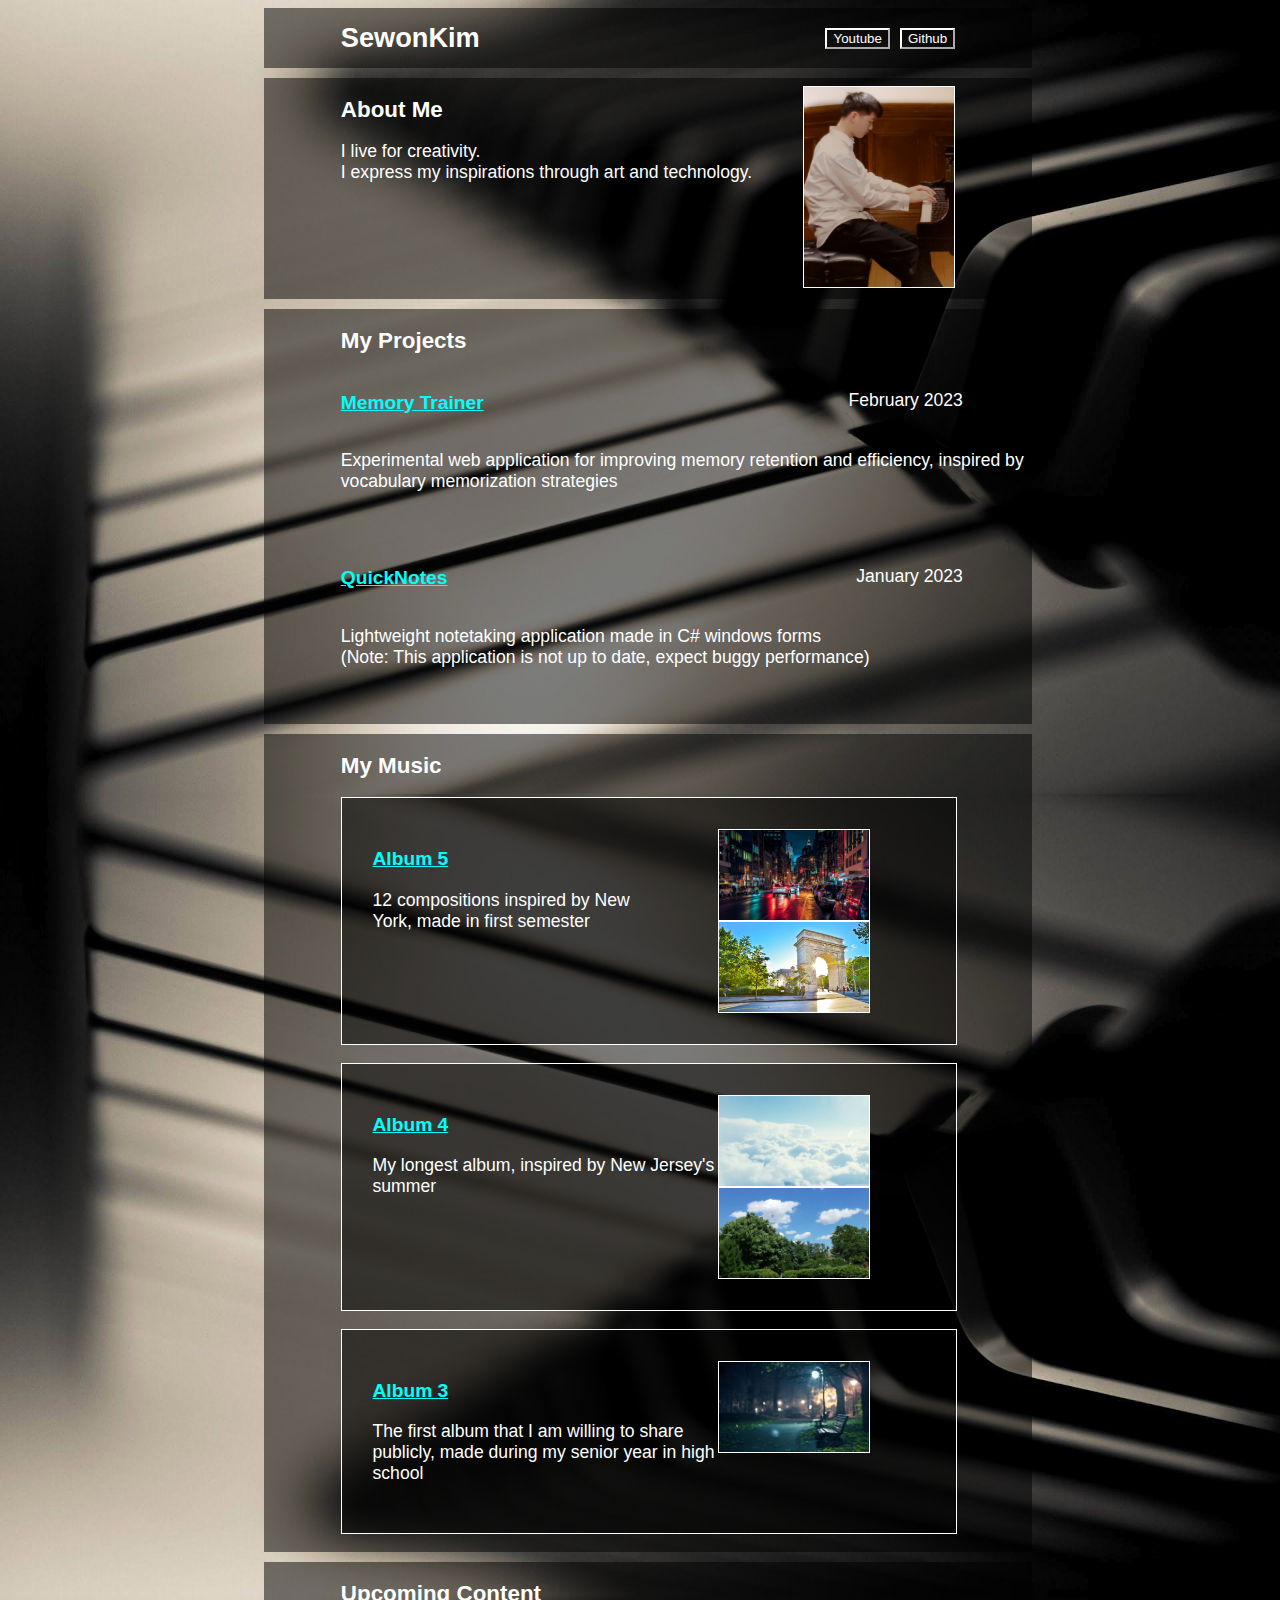
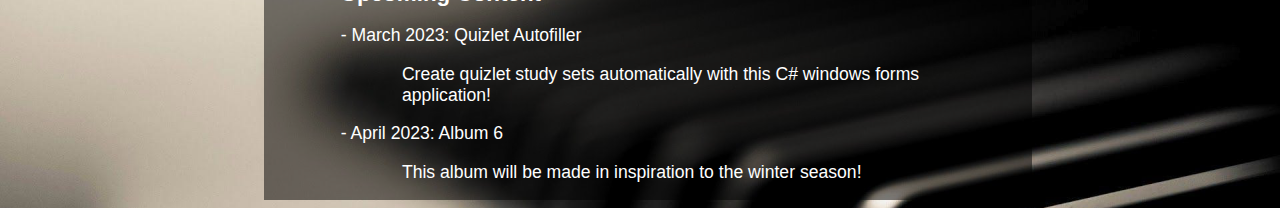
==== index.html @ ac1379a8 "first commit" ====
<!DOCTYPE html>

<html>
    <head>
        <title> SewonKim's Website </title>
        <meta charset="utf-8">

        <link rel="stylesheet" href="styles/main.css">
        <link rel="stylesheet" href="styles/specific.css">
    </head>

    <body>
        <div id="top" class="floating">
            <h1 style="margin-left:10%;"> SewonKim </h1>

            <div id="top-buttons">
                <a style="margin-right:10px;" href="https://www.youtube.com/channel/UCOkuvvVxC3kBF26IcPeJk9g"> <button>Youtube</button> </a>

                <a href="https://github.com/SewonKim0"> <button>Github</button> </a>
            </div>
        </div>

        <div id="about-me" class="floating">
            <div style="margin-left:10%">
                <h2> About Me </h2>
            
                <p>
                    I live for creativity. <br>
                    I express my inspirations through art and technology. <br>
                </p>
            </div>

            <div style="margin-right:10%">
                <img src="images/me.jpg" width="150" height="200" alt="Picture of me playing piano" style="margin-top:5%; margin-bottom:5%;">
            </div>
        </div>

        <div id="projects" class="floating">
            <h2 style="margin-left:10%"> My Projects </h2>

            <div style="margin-left:10%; margin-bottom:5%;">
                <div style="display:flex; justify-content:space-between;">
                    <a href="https://sewonkim0.github.io/MemoryTrainer/"> <h3>Memory Trainer</h3> </a>

                    <p style="margin-right:10%;"> February 2023 </p>
                </div>

                <p> Experimental web application for improving memory retention and efficiency, inspired by vocabulary memorization strategies </p>
            </div>

            <div style="margin-left:10%; margin-bottom:5%;">
                <div style="display:flex; justify-content:space-between;">
                    <a href="https://github.com/SewonKim0/QuickNotes"> <h3>QuickNotes</h3> </a>

                    <p style="margin-right:10%;"> January 2023 </p>
                </div>

                <p> Lightweight notetaking application made in C# windows forms <br>
                    (Note: This application is not up to date, expect buggy performance) </p>
            </div>
        </div>

        <div id="music" class="floating">
            <div id="music-list" style="margin-left:10%">
                <h2> My Music </h2>

                <div class="music-entry">
                    <div style="width:50%">
                        <a href="https://www.youtube.com/watch?v=j29N75wq6hM&list=PLK8AjScya4-uJSXUlQTUrLZeGUgXQM4SD"> <h3> Album 5 </h3> </a>

                        <p> 12 compositions inspired by New York, made in first semester </p>
                    </div>

                    <div class="album-images" direction="margin-right">
                        <img src="images/icons/album5-1.jpg" width="150px" height="90px" alt="Cover for album 5-1">
                        <img src="images/icons/album5-2.jpg" width="150px" height="90px" alt="Cover for album 5-2">
                    </div>
                </div>

                <div class="music-entry">
                    <div>
                        <a href="https://www.youtube.com/watch?v=LtnMJPLGSS0&list=PLK8AjScya4-v90D2kJvJrOKSnn28sQi5v"> <h3> Album 4 </h3> </a>

                        <p> My longest album, inspired by New Jersey's summer </p>
                    </div>

                    <div class="album-images" direction="margin-right">
                        <img src="images/icons/album4-1.jpg" width="150px" height="90px" alt="Cover for album 4-1">
                        <img src="images/icons/album4-2.jpg" width="150px" height="90px" alt="Cover for album 4-2">
                    </div>
                </div>

                <div class="music-entry">
                    <div>
                        <a href="https://www.youtube.com/watch?v=K9tgXfkRb_Y&list=PLK8AjScya4-sfvhO4_feOI2DEynbh5Vvc"> <h3> Album 3 </h3> </a>

                        <p> The first album that I am willing to share publicly, made during my senior year in high school </p>
                    </div>

                    <div class="album-images" direction="margin-right">
                        <img src="images/icons/album3-1.jpg" width="150px" height="90px" alt="Cover for album 3-1">
                    </div>
                </div>
            </div>
        </div>

        <div id="upcoming" class="floating">
            <div style="margin-left:10%">
                <h2> Upcoming Content </h2>

                <p> - March 2023: Quizlet Autofiller </p>
                <p style="margin-left:10%"> Create quizlet study sets automatically with this C# windows forms application! </p>

                <p> - April 2023: Album 6 </p>
                <p style="margin-left:10%"> This album will be made in inspiration to the winter season! </p>
            </div>
        </div>

        <script src="main.js"></script>
    </body>
</html>
---- styles/main.css ----
body {
    background-color:black;
    background-image:url("../images/piano1double.jpg");
    background-size:100%;

    color:white;
    font-family:sans-serif;

    width:100%;
    height:100%;

    display:flex;
    flex-direction:column;
    align-items:center;
}

h1 {
    color:white;
    font-family:sans-serif;
    font-size:1.7em;
}

h2 {
    color:white;
    font-family:sans-serif;
    font-size:1.4em;
}

h3 {
    font-family:sans-serif;
    font-size:1.2em;
}

p {
    color:white;
    font-family:sans-serif;
    font-size:1.1em;
}

button {
    background-color:rgba(0, 0, 0, 0);
    border-color:white;
    color:white;
}

button:hover {
    border-color:gray;
}

img {
    border: 1px solid white;
}

a {
    color:aqua;
}

a:hover {
    color:aquamarine;
}

a:active {
    color:white;
}
---- styles/specific.css ----
.floating {
    background-color:rgba(0, 0, 0, 0.5);
}

#top {
    display:flex;
    justify-content:space-between;
    align-items:center;

    height:60px;
    width:60%;
}

#top-buttons {
    display:flex;

    margin-right:10%;
}

#about-me {
    display:flex;
    justify-content:space-between;

    margin-top:10px;

    width:60%;
}

#music {
    display:flex;
    justify-content:space-between;

    margin-top:10px;

    width:60%;
}

#projects {
    display:flex;
    flex-direction:column;
    justify-content:space-between;

    margin-top:10px;

    width:60%;
}

#upcoming {
    display:flex;
    justify-content:space-between;
    align-items:center;

    margin-top:10px;

    width:60%;
}

#music-list {
    display:flex;
    flex-direction:column;

    width:80%;
}

.music-entry {
    display:flex;
    justify-content:space-between;

    background-color:rgba(0, 0, 0, 0.5);
    border: 1px solid white;
    padding:5%;
    margin-bottom:3%;

    width:90%;
}

.album-images {
    display:flex;
    flex-direction:column;

    margin-right:10%;
}
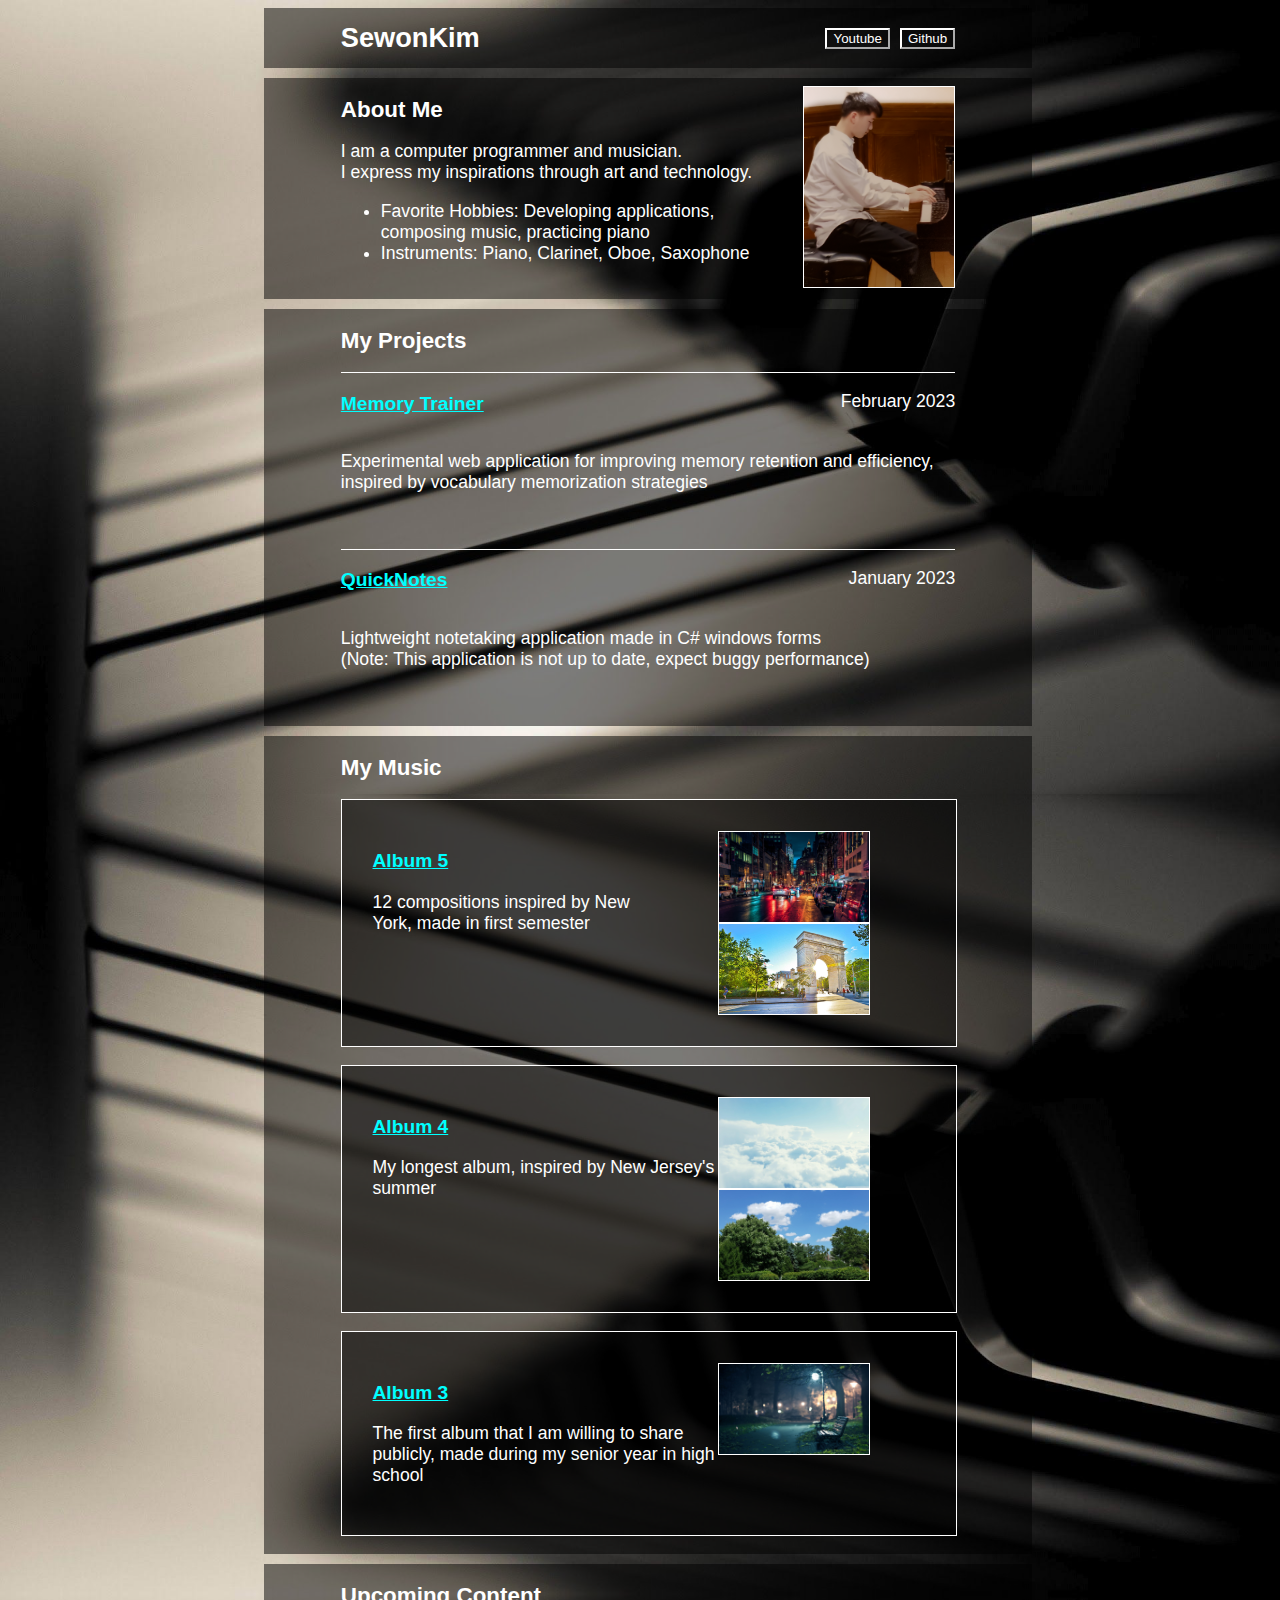
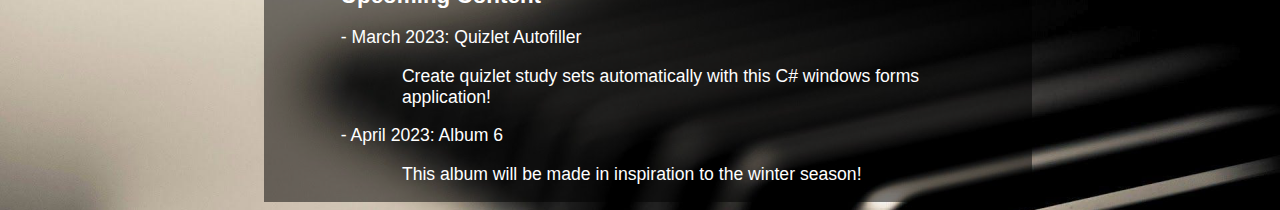
==== commit a08f6176: "design" ====
--- a/index.html
+++ b/index.html
@@ -25,9 +25,14 @@
                 <h2> About Me </h2>
             
                 <p>
-                    I live for creativity. <br>
+                    I am a computer programmer and musician. <br>
                     I express my inspirations through art and technology. <br>
                 </p>
+
+                <ul>
+                    <li> Favorite Hobbies: Developing applications, composing music, practicing piano </li>
+                    <li> Instruments: Piano, Clarinet, Oboe, Saxophone </li>
+                </ul>
             </div>
 
             <div style="margin-right:10%">
@@ -38,21 +43,21 @@
         <div id="projects" class="floating">
             <h2 style="margin-left:10%"> My Projects </h2>
 
-            <div style="margin-left:10%; margin-bottom:5%;">
+            <div style="border-top:1px solid white; margin-left:10%; margin-bottom:5%; margin-right:10%;">
                 <div style="display:flex; justify-content:space-between;">
                     <a href="https://sewonkim0.github.io/MemoryTrainer/"> <h3>Memory Trainer</h3> </a>
 
-                    <p style="margin-right:10%;"> February 2023 </p>
+                    <p> February 2023 </p>
                 </div>
 
                 <p> Experimental web application for improving memory retention and efficiency, inspired by vocabulary memorization strategies </p>
             </div>
 
-            <div style="margin-left:10%; margin-bottom:5%;">
+            <div style="border-top:1px solid white; margin-left:10%; margin-bottom:5%; margin-right:10%;">
                 <div style="display:flex; justify-content:space-between;">
                     <a href="https://github.com/SewonKim0/QuickNotes"> <h3>QuickNotes</h3> </a>
 
-                    <p style="margin-right:10%;"> January 2023 </p>
+                    <p> January 2023 </p>
                 </div>
 
                 <p> Lightweight notetaking application made in C# windows forms <br>
--- a/styles/main.css
+++ b/styles/main.css
@@ -37,6 +37,12 @@
     font-size:1.1em;
 }
 
+ul {
+    color:white;
+    font-family:sans-serif;
+    font-size:1.1em;
+}
+
 button {
     background-color:rgba(0, 0, 0, 0);
     border-color:white;
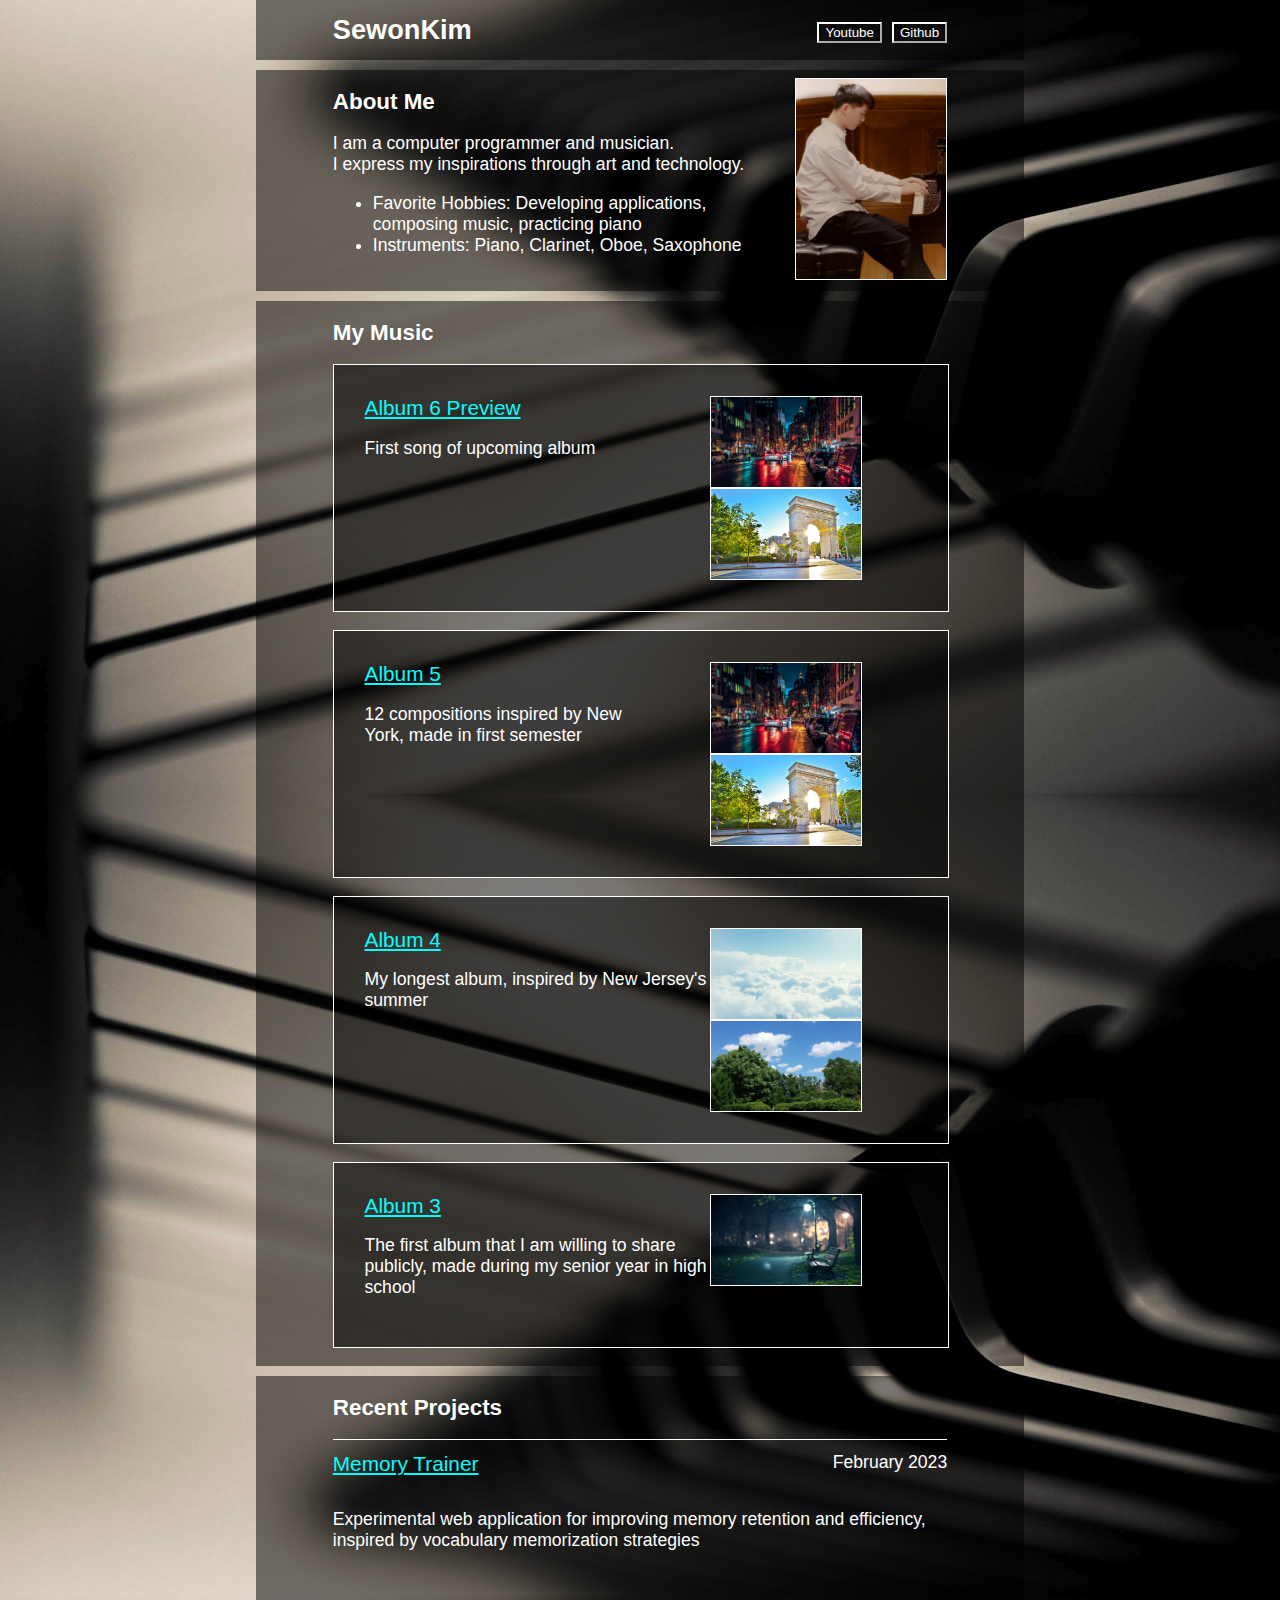
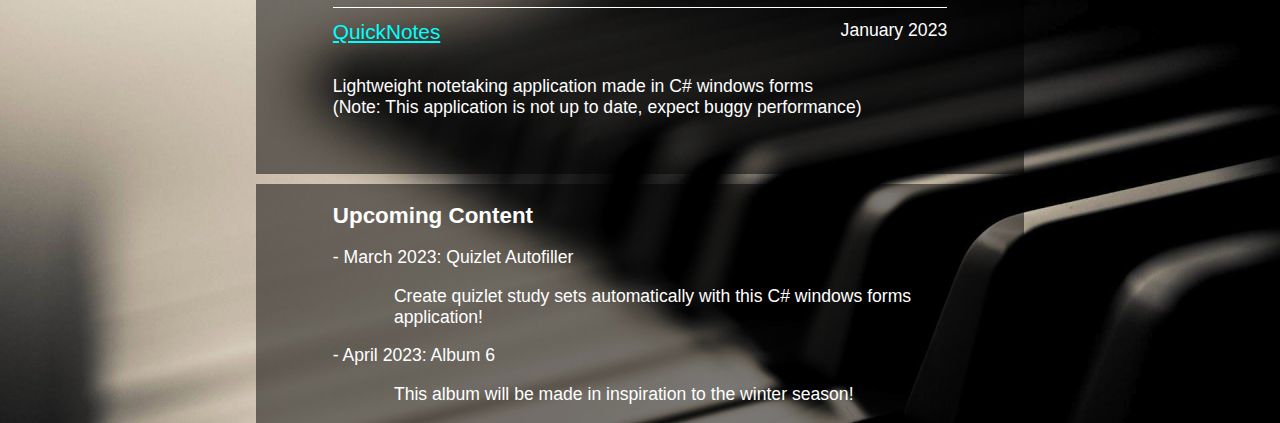
==== commit 08fc1dd0: "Mobile optimization" ====
--- a/index.html
+++ b/index.html
@@ -4,12 +4,13 @@
     <head>
         <title> SewonKim's Website </title>
         <meta charset="utf-8">
+        <meta name="viewport" content="width=device-width, initial-scale=1.0">
 
         <link rel="stylesheet" href="styles/main.css">
-        <link rel="stylesheet" href="styles/specific.css">
+        <link rel="stylesheet" href="styles/index.css">
     </head>
 
-    <body>
+    <body style="background-image:url(images/piano1double.jpg); background-size:100%; display:flex; flex-direction:column; align-items:center;">
         <div id="top" class="floating">
             <h1 style="margin-left:10%;"> SewonKim </h1>
 
@@ -40,38 +41,26 @@
             </div>
         </div>
 
-        <div id="projects" class="floating">
-            <h2 style="margin-left:10%"> My Projects </h2>
-
-            <div style="border-top:1px solid white; margin-left:10%; margin-bottom:5%; margin-right:10%;">
-                <div style="display:flex; justify-content:space-between;">
-                    <a href="https://sewonkim0.github.io/MemoryTrainer/"> <h3>Memory Trainer</h3> </a>
-
-                    <p> February 2023 </p>
-                </div>
-
-                <p> Experimental web application for improving memory retention and efficiency, inspired by vocabulary memorization strategies </p>
-            </div>
-
-            <div style="border-top:1px solid white; margin-left:10%; margin-bottom:5%; margin-right:10%;">
-                <div style="display:flex; justify-content:space-between;">
-                    <a href="https://github.com/SewonKim0/QuickNotes"> <h3>QuickNotes</h3> </a>
-
-                    <p> January 2023 </p>
-                </div>
-
-                <p> Lightweight notetaking application made in C# windows forms <br>
-                    (Note: This application is not up to date, expect buggy performance) </p>
-            </div>
-        </div>
-
         <div id="music" class="floating">
             <div id="music-list" style="margin-left:10%">
                 <h2> My Music </h2>
 
                 <div class="music-entry">
                     <div style="width:50%">
-                        <a href="https://www.youtube.com/watch?v=j29N75wq6hM&list=PLK8AjScya4-uJSXUlQTUrLZeGUgXQM4SD"> <h3> Album 5 </h3> </a>
+                        <a href="music-sample.html"> Album 6 Preview </a>
+
+                        <p> First song of upcoming album </p>
+                    </div>
+
+                    <div class="album-images" direction="margin-right">
+                        <img src="images/icons/album5-1.jpg" width="150px" height="90px" alt="Cover for album 5-1">
+                        <img src="images/icons/album5-2.jpg" width="150px" height="90px" alt="Cover for album 5-2">
+                    </div>
+                </div>
+
+                <div class="music-entry">
+                    <div style="width:50%">
+                        <a href="https://www.youtube.com/watch?v=j29N75wq6hM&list=PLK8AjScya4-uJSXUlQTUrLZeGUgXQM4SD"> Album 5 </a>
 
                         <p> 12 compositions inspired by New York, made in first semester </p>
                     </div>
@@ -84,7 +73,7 @@
 
                 <div class="music-entry">
                     <div>
-                        <a href="https://www.youtube.com/watch?v=LtnMJPLGSS0&list=PLK8AjScya4-v90D2kJvJrOKSnn28sQi5v"> <h3> Album 4 </h3> </a>
+                        <a href="https://www.youtube.com/watch?v=LtnMJPLGSS0&list=PLK8AjScya4-v90D2kJvJrOKSnn28sQi5v"> Album 4 </a>
 
                         <p> My longest album, inspired by New Jersey's summer </p>
                     </div>
@@ -97,7 +86,7 @@
 
                 <div class="music-entry">
                     <div>
-                        <a href="https://www.youtube.com/watch?v=K9tgXfkRb_Y&list=PLK8AjScya4-sfvhO4_feOI2DEynbh5Vvc"> <h3> Album 3 </h3> </a>
+                        <a href="https://www.youtube.com/watch?v=K9tgXfkRb_Y&list=PLK8AjScya4-sfvhO4_feOI2DEynbh5Vvc"> Album 3 </a>
 
                         <p> The first album that I am willing to share publicly, made during my senior year in high school </p>
                     </div>
@@ -106,6 +95,31 @@
                         <img src="images/icons/album3-1.jpg" width="150px" height="90px" alt="Cover for album 3-1">
                     </div>
                 </div>
+            </div>
+        </div>
+
+        <div id="projects" class="floating">
+            <h2 style="margin-left:10%"> Recent Projects </h2>
+
+            <div style="border-top:1px solid white; margin-left:10%; margin-bottom:5%; margin-right:10%;">
+                <div style="display:flex; justify-content:space-between;">
+                    <a style="margin-top:2%;" href="https://sewonkim0.github.io/MemoryTrainer/"> Memory Trainer </a>
+
+                    <p style="margin-top:2%;"> February 2023 </p>
+                </div>
+
+                <p> Experimental web application for improving memory retention and efficiency, inspired by vocabulary memorization strategies </p>
+            </div>
+
+            <div style="border-top:1px solid white; margin-left:10%; margin-bottom:5%; margin-right:10%;">
+                <div style="display:flex; justify-content:space-between;">
+                    <a style="margin-top:2%;" href="https://github.com/SewonKim0/QuickNotes"> QuickNotes </a>
+
+                    <p style="margin-top:2%;"> January 2023 </p>
+                </div>
+
+                <p> Lightweight notetaking application made in C# windows forms <br>
+                    (Note: This application is not up to date, expect buggy performance) </p>
             </div>
         </div>
 
--- a/styles/main.css
+++ b/styles/main.css
@@ -1,17 +1,12 @@
 body {
     background-color:black;
-    background-image:url("../images/piano1double.jpg");
-    background-size:100%;
 
     color:white;
     font-family:sans-serif;
 
     width:100%;
     height:100%;
-
-    display:flex;
-    flex-direction:column;
-    align-items:center;
+    margin:0px;
 }
 
 h1 {
@@ -24,11 +19,6 @@
     color:white;
     font-family:sans-serif;
     font-size:1.4em;
-}
-
-h3 {
-    font-family:sans-serif;
-    font-size:1.2em;
 }
 
 p {
@@ -59,6 +49,8 @@
 
 a {
     color:aqua;
+    font-family:sans-serif;
+    font-size:1.3em;
 }
 
 a:hover {
--- a/styles/index.css
+++ b/styles/index.css
@@ -0,0 +1,82 @@
+.floating {
+    background-color:rgba(0, 0, 0, 0.5);
+}
+
+#top {
+    display:flex;
+    justify-content:space-between;
+    align-items:center;
+
+    height:60px;
+    width:60%;
+}
+
+#top-buttons {
+    display:flex;
+
+    margin-right:10%;
+}
+
+#about-me {
+    display:flex;
+    justify-content:space-between;
+
+    margin-top:10px;
+
+    width:60%;
+}
+
+#music {
+    display:flex;
+    justify-content:space-between;
+
+    margin-top:10px;
+
+    width:60%;
+}
+
+#projects {
+    display:flex;
+    flex-direction:column;
+    justify-content:space-between;
+
+    margin-top:10px;
+
+    width:60%;
+}
+
+#upcoming {
+    display:flex;
+    justify-content:space-between;
+    align-items:center;
+
+    margin-top:10px;
+
+    width:60%;
+}
+
+#music-list {
+    display:flex;
+    flex-direction:column;
+
+    width:80%;
+}
+
+.music-entry {
+    display:flex;
+    justify-content:space-between;
+
+    background-color:rgba(0, 0, 0, 0.5);
+    border: 1px solid white;
+    padding:5%;
+    margin-bottom:3%;
+
+    width:90%;
+}
+
+.album-images {
+    display:flex;
+    flex-direction:column;
+
+    margin-right:10%;
+}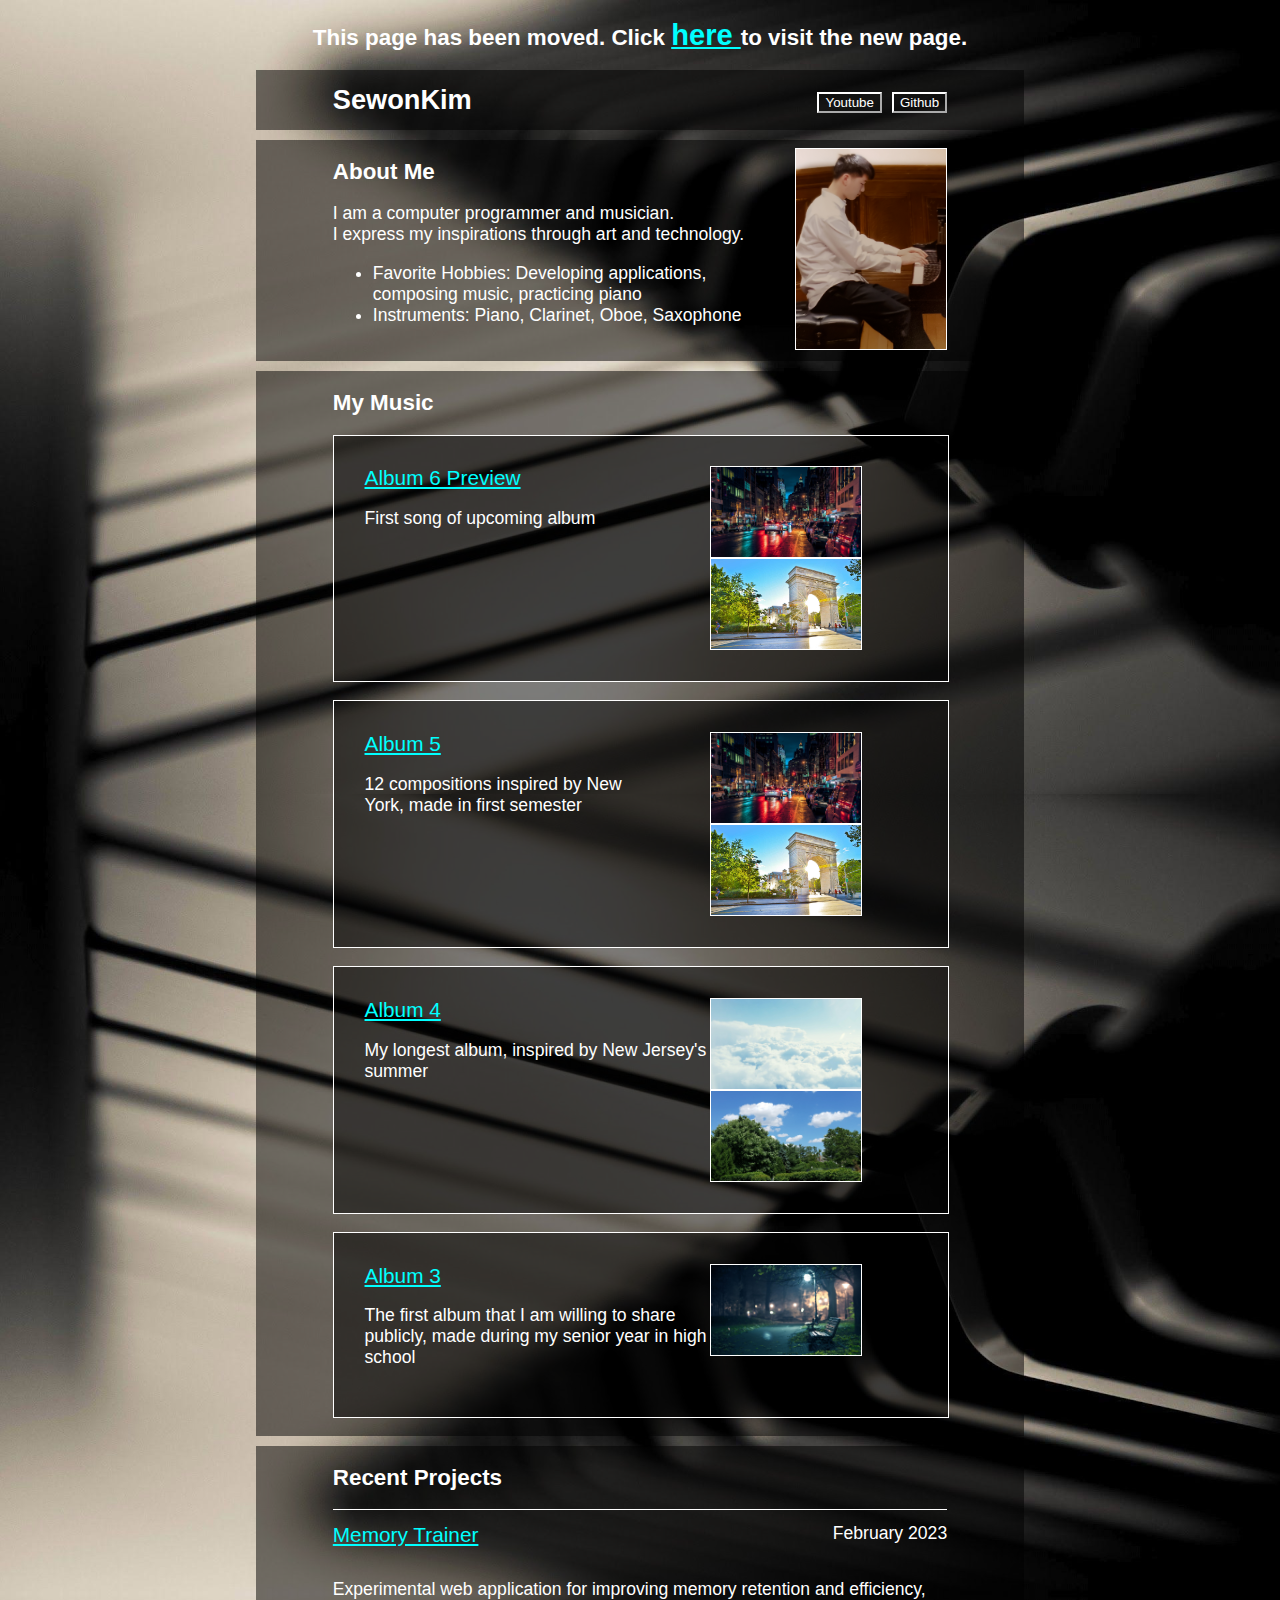
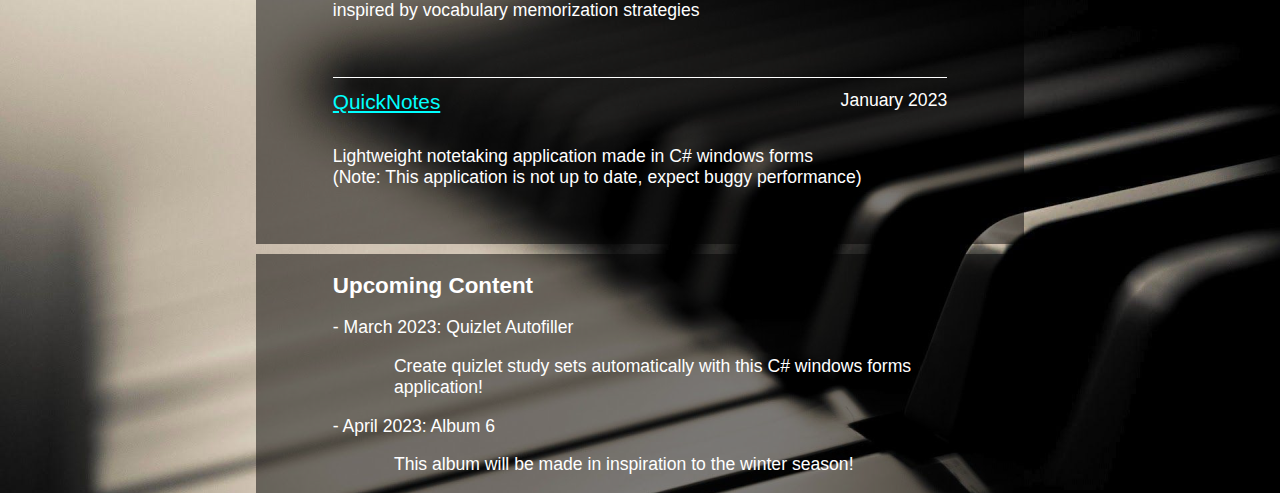
==== commit e7147a57: "Page updated message" ====
--- a/index.html
+++ b/index.html
@@ -4,13 +4,15 @@
     <head>
         <title> SewonKim's Website </title>
         <meta charset="utf-8">
-        <meta name="viewport" content="width=device-width, initial-scale=1.0">
 
         <link rel="stylesheet" href="styles/main.css">
         <link rel="stylesheet" href="styles/index.css">
     </head>
 
     <body style="background-image:url(images/piano1double.jpg); background-size:100%; display:flex; flex-direction:column; align-items:center;">
+        <!-- Notice: New Website Link -->
+        <h2> This page has been moved. Click <a href="https://sewonkim0.github.io/portfolio/"> here </a> to visit the new page. </h2>
+        
         <div id="top" class="floating">
             <h1 style="margin-left:10%;"> SewonKim </h1>
 
